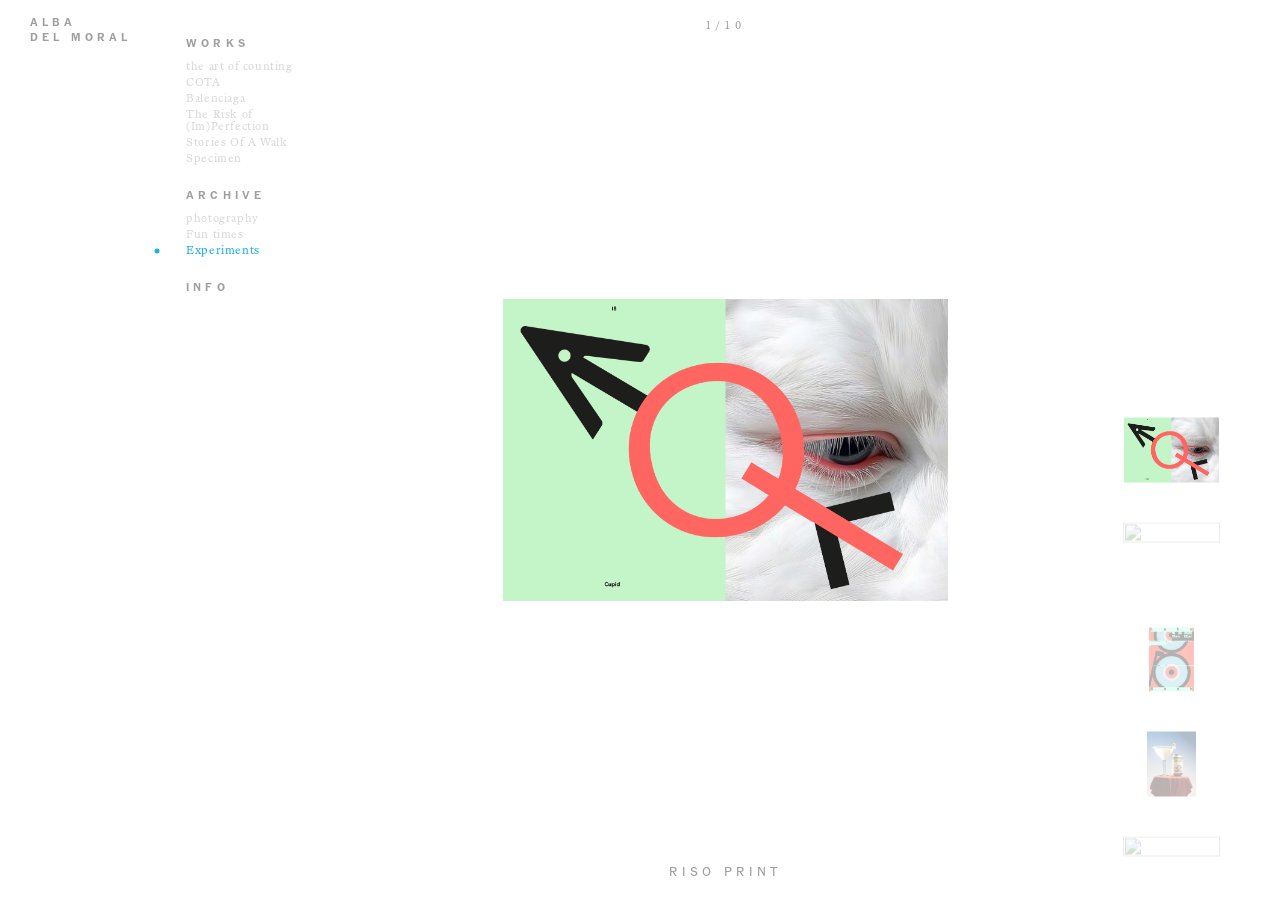
==== archive-experiments.html @ 454f39ee "Bring experiments slideshow in line with photography's scroll behavior Same type-based layout (norma" ====
<!doctype html>
<html lang="en">
  <head>
    <meta charset="UTF-8" />
    <meta name="viewport" content="width=device-width, initial-scale=1.0" />

    <link rel="icon" type="image/png" sizes="32x32" href="images/favicon/favicon-32.png" />
    <link rel="icon" type="image/png" sizes="16x16" href="images/favicon/favicon-16.png" />
    <link rel="apple-touch-icon" href="images/favicon/apple-touch-icon.png" />
    <title>Experiments — Alba del Moral</title>

    <link rel="stylesheet" href="base.css" />
    <link rel="stylesheet" href="styles.css" />
  </head>
  <body data-page="archive">
    <main id="page-content">
      <div class="archive-view archive-view--experiments">
        <div class="photo-meta-overlay">
          <span class="photo-counter"></span>
          <span class="photo-location"></span>
        </div>

        <div class="scroll-slideshow">
          <div class="scroll-slideshow-frame">
            <img class="scroll-slide scroll-slide--normal active" data-location="Riso Print" src="images/archive/experiments/normal/qpido.jpg" alt="" />
            <img class="scroll-slide scroll-slide--max" data-location="Study 01" src="images/archive/experiments/max/lina.jpg" alt="" />
            <img class="scroll-slide scroll-slide--vertical" data-location="Poster Series" src="images/archive/experiments/vertical/POSTER3D.jpg" alt="" />
            <img class="scroll-slide scroll-slide--vertical" data-location="Render Test" src="images/archive/experiments/vertical/margarita_render_final_1.jpg" alt="" />
            <img class="scroll-slide scroll-slide--normal" data-location="Type Study" src="images/archive/experiments/normal/Captura%20de%20pantalla%202026-08-16%20a%20las%2012.25.46.png" alt="" />
            <img class="scroll-slide scroll-slide--max" data-location="Motion Loop" src="images/archive/experiments/max/img20241126_02160856%20.jpg" alt="" />
            <img class="scroll-slide scroll-slide--vertical" data-location="Object Study" src="images/archive/experiments/vertical/olfashioned_render_final_3.jpg" alt="" />
            <video class="scroll-slide scroll-slide--normal" data-location="Packaging Test" src="images/archive/experiments/normal/doodle_1.0.mp4" muted loop playsinline preload="metadata"></video>
            <video class="scroll-slide scroll-slide--vertical" data-location="Print Run" src="images/archive/experiments/vertical/final_poster_ALBA_touch_1.mp4" muted loop playsinline preload="metadata"></video>
            <video class="scroll-slide scroll-slide--vertical" data-location="Color Study" src="images/archive/experiments/vertical/shower_final_4_1.mp4" muted loop playsinline preload="metadata"></video>
          </div>
        </div>

        <div class="scroll-filmstrip">
          <div class="scroll-filmstrip-track">
            <img class="scroll-filmstrip-thumb active" src="images/archive/experiments/normal/qpido.jpg" alt="" />
            <img class="scroll-filmstrip-thumb" src="images/archive/experiments/max/lina.jpg" alt="" />
            <img class="scroll-filmstrip-thumb" src="images/archive/experiments/vertical/POSTER3D.jpg" alt="" />
            <img class="scroll-filmstrip-thumb" src="images/archive/experiments/vertical/margarita_render_final_1.jpg" alt="" />
            <img class="scroll-filmstrip-thumb" src="images/archive/experiments/normal/Captura%20de%20pantalla%202026-08-16%20a%20las%2012.25.46.png" alt="" />
            <img class="scroll-filmstrip-thumb" src="images/archive/experiments/max/img20241126_02160856%20.jpg" alt="" />
            <img class="scroll-filmstrip-thumb" src="images/archive/experiments/vertical/olfashioned_render_final_3.jpg" alt="" />
            <video class="scroll-filmstrip-thumb" src="images/archive/experiments/normal/doodle_1.0.mp4" muted loop autoplay playsinline preload="metadata"></video>
            <video class="scroll-filmstrip-thumb" src="images/archive/experiments/vertical/final_poster_ALBA_touch_1.mp4" muted loop autoplay playsinline preload="metadata"></video>
            <video class="scroll-filmstrip-thumb" src="images/archive/experiments/vertical/shower_final_4_1.mp4" muted loop autoplay playsinline preload="metadata"></video>
          </div>
        </div>
      </div>
    </main>

    <div class="menu">
      <div class="logo">
        <a href="index.html" class="logo-link">Alba<br />del Moral</a>
      </div>

      <div class="nav-column">
        <a href="index.html" class="nav-link nav-works">Works</a>
        <div class="nav-work-list">
          <a href="project-art-of-counting.html" class="nav-work-item" style="view-transition-name: nav-item-art-of-counting; --project-color: #ff6b6b; --cursor-help: url('images/cursor-help-art-of-counting.svg') 12 12">
            <span class="nav-work-item-title">the art of counting</span>
            <span class="nav-work-item-subtitle">Final degree project</span>
          </a>
          <a href="project-cota.html" class="nav-work-item" style="view-transition-name: nav-item-cota; --project-color: #8e7cc3; --cursor-help: url('images/cursor-help-cota.svg') 12 12">
            <span class="nav-work-item-title">COTA</span>
            <span class="nav-work-item-subtitle">Branding and Packaging</span>
          </a>
          <a href="project-balenciaga.html" class="nav-work-item" style="view-transition-name: nav-item-balenciaga; --project-color: #2ec4b6; --cursor-help: url('images/cursor-help-balenciaga.svg') 12 12">
            <span class="nav-work-item-title">Balenciaga</span>
            <span class="nav-work-item-subtitle">3D Modelling and Animation</span>
          </a>
          <a href="project-risk.html" class="nav-work-item" style="view-transition-name: nav-item-risk; --project-color: #e09f3e; --cursor-help: url('images/cursor-help-risk.svg') 12 12">
            <span class="nav-work-item-title">The Risk of (Im)Perfection</span>
            <span class="nav-work-item-subtitle">Editorial Design</span>
          </a>
          <a href="project-stories-of-a-walk.html" class="nav-work-item" style="view-transition-name: nav-item-stories-of-a-walk; --project-color: #588157; --cursor-help: url('images/cursor-help-stories-of-a-walk.svg') 12 12">
            <span class="nav-work-item-title">Stories Of A Walk</span>
            <span class="nav-work-item-subtitle">Book Design</span>
          </a>
          <a href="project-specimen.html" class="nav-work-item" style="view-transition-name: nav-item-specimen; --project-color: #e56399; --cursor-help: url('images/cursor-help-specimen.svg') 12 12">
            <span class="nav-work-item-title">Specimen</span>
            <span class="nav-work-item-subtitle">Editorial</span>
          </a>
        </div>

        <a href="archive.html" class="nav-link nav-archive active">Archive</a>
        <div class="nav-archive-list">
          <a href="archive-photography.html" class="nav-work-item">
            <span class="nav-work-item-title">photography</span>
          </a>
          <a href="#" class="nav-work-item">
            <span class="nav-work-item-title">Fun times</span>
          </a>
          <a href="archive-experiments.html" class="nav-work-item active">
            <span class="nav-work-item-title">Experiments</span>
          </a>
        </div>

        <a href="info.html" class="nav-link nav-info">Info</a>

        <button type="button" class="process-toggle" id="processToggle" aria-pressed="false" hidden>
          <span class="process-toggle-icon">
            <svg class="icon-eye-closed" width="18" height="12" viewBox="0 0 18 12" fill="none" xmlns="http://www.w3.org/2000/svg">
              <path d="M1 6C1 6 4 9 9 9C14 9 17 6 17 6" stroke="currentColor" stroke-width="1" stroke-linecap="round" />
            </svg>
            <svg class="icon-eye-open" width="18" height="12" viewBox="0 0 18 12" fill="none" xmlns="http://www.w3.org/2000/svg">
              <path d="M1 6C1 6 4 1 9 1C14 1 17 6 17 6C17 6 14 11 9 11C4 11 1 6 1 6Z" stroke="currentColor" stroke-width="1" />
              <circle cx="9" cy="6" r="2" stroke="currentColor" stroke-width="1" />
            </svg>
          </span>
          <span class="process-toggle-label">Look at info and process</span>
        </button>
      </div>
    </div>

    <script src="slideshow.js"></script>
    <script src="router.js"></script>
  </body>
</html>
---- base.css ----
/* base.css — fonts + base properties, shared across the site */

@font-face {
  font-family: "ABCROM";
  src: url("fonts/ABCROM-Book-Trial.otf") format("opentype");
  font-weight: 400;
  font-style: normal;
}

@font-face {
  font-family: "ABCROM";
  src: url("fonts/ABCROM-Light-Trial.otf") format("opentype");
  font-weight: 300;
  font-style: normal;
}

@font-face {
  font-family: "ABCROM";
  src: url("fonts/ABCROM-Heavy-Trial.otf") format("opentype");
  font-weight: 800;
  font-style: normal;
}

@font-face {
  font-family: "ABCROM";
  src: url("fonts/ABCROM-Bold-Trial.otf") format("opentype");
  font-weight: 700;
  font-style: normal;
}

@font-face {
  font-family: "ABCROM Condensed";
  src: url("fonts/ABCROMCondensed-Bold-Trial.otf") format("opentype");
  font-weight: 700;
  font-style: normal;
}

@font-face {
  font-family: "ABCMarist";
  src: url("fonts/ABCMarist-Book-Trial.otf") format("opentype");
  font-weight: 100;
  font-style: normal;
}

@font-face {
  font-family: "Mercury";
  src: url("fonts/MercuryTextG1-Roman-Pro.otf") format("opentype");
  font-weight: 100;
  font-style: normal;
}

/* Reset */
* {
  margin: 0;
  padding: 0;
  box-sizing: border-box;
}

/* Full page */
html,
body {
  width: 100%;
  min-height: 100%;
  overflow-x: hidden;
  font-family: "ABCROM", sans-serif;
}
---- styles.css ----
/* Smooth cross-page navigation — opts every same-origin page navigation
   on the site into the browser's native View Transition (a crossfade by
   default). router.js also wraps its own JS-driven content swaps in
   document.startViewTransition() when available, reusing this same
   config. Supported in Chrome/Edge; browsers that don't support it just
   fall back to a normal instant swap, no errors. */
@view-transition {
  navigation: auto;
}

::view-transition-old(root),
::view-transition-new(root) {
  animation-duration: 0.4s;
}

/* ── SLIDESHOW CONFIG — tweak these to change the look/feel ────────────────
   --fade-duration  length of the crossfade between images.
   --fade-ease      easing curve used for the crossfade.
   --slide-interval how long each image stays on screen, in ms (read by
                    slideshow.js).
   --first-slide-interval how long just the first image stays on screen,
                    in ms — separate from --slide-interval so it can be
                    shorter.
   --menu-opacity         opacity of the menu bar's white background (0–1).
   --reveal-duration      length of each project's slide-up/fade-in.
   --reveal-distance      how far (px) the project slides up from.
   ─────────────────────────────────────────────────────────────────────── */
:root {
  --fade-duration: 1.2s;
  --fade-ease: ease;
  --slide-interval: 8000;
  --first-slide-interval: 3000;
  --menu-opacity: 1;
  --reveal-duration: 1.6s;
  --reveal-distance: 20px;
}

/* ── PROCESS OVERLAY CONFIG — tweak these to change the look/feel ──────────
   --process-overlay-opacity  opacity of the white wash behind the
                               overlay's text/images (0–1).
   --process-text-columns     grid-column range for the description text
                               (e.g. "4 / 9" = columns 4-8).
   --process-text-font-size   font size of the description text.
   --process-gallery-gap      gap between images in the process photo
                               gallery, and between the project's own
                               images above it.
   --process-fade-duration    length of the text/image entrance fade when
                               the overlay opens.
   --process-reveal-distance  how far (px) the text/images slide up as
                               they fade in.
   --process-overlay-blur     backdrop blur radius behind the overlay
                               (currently Risk of (Im)Perfection only —
                               see .process-overlay--fixed-scroll). 0 turns
                               it off.
   ─────────────────────────────────────────────────────────────────────── */
:root {
  --process-overlay-opacity: 0.92;
  --process-text-columns: 4 / 9;
  --process-text-font-size: 14pt;
  --process-gallery-gap: 4px;
  --process-fade-duration: 0.5s;
  --process-reveal-distance: 16px;
  --process-overlay-blur: 0px;
}

/* Set --debug-grid-opacity > 0 (e.g. 0.5) to see the 8-column grid on
   every page; 0 (default) hides it. */
:root {
  --debug-grid-opacity: 0;
}

.debug-grid {
  position: absolute;
  inset: 0;
  display: grid;
  grid-template-columns: repeat(8, 1fr);
  column-gap: 14px;
  padding: 20px 15px 20px 30px;
  pointer-events: none;
  opacity: var(--debug-grid-opacity, 0);
}

.debug-grid-col {
  background: #999;
}

/* Shared 8-column grid used by .menu and every page's content view
   (.home-view/.archive-view/.info-view/.project-view), all with matching
   padding, so their columns land on identical pixel boundaries. Column 1
   is the logo, column 2 is the nav column, columns 3-8 are page content. */
.menu,
.home-view,
.archive-view,
.info-view,
.project-view,
.process-overlay {
  display: grid;
  grid-template-columns: repeat(8, 1fr);
  column-gap: 14px;
  padding: 20px 15px 20px 30px;
}

/* Home page — the slideshow. */
.home-view {
  width: 100vw;
  height: 100vh;
  background-color: rgb(255, 255, 255);
  padding-top: 0;
  padding-bottom: 0;
  padding-right: 0;
}

/* Slideshow fills the whole content area (columns 3-8). */
.container {
  grid-column: 3 / 9;
  display: flex;
  height: 100%;
}

.slideshow-frame {
  position: relative;
  overflow: hidden;
  width: 100%;
  height: 100%;
  background: #fff;
}

/* Slideshow crossfade — each image fills its container edge to edge */
.slide {
  position: absolute;
  inset: 0;
  width: 100%;
  height: 100%;
  object-fit: cover;
  opacity: 0;
  display: block;
  transition: opacity var(--fade-duration) var(--fade-ease);
}

.slide.active {
  opacity: 1;
}

/* Overlay menu — a single persistent block that's part of every page's
   markup but never gets replaced by router.js's content swap (only
   #page-content is). Genuinely full-viewport now (no more 14vh cap), so
   the nav column can sit in normal flex flow instead of needing
   position:absolute + calc(vh) hacks to reach the middle/bottom of the
   screen. Column 1 = logo, column 2 = nav column, columns 3-8 stay empty
   spacers here (the actual page content lives in the separate
   .home-view/.archive-view/etc. grid underneath). */
.menu {
  position: fixed;
  inset: 0;
  align-items: stretch;
  z-index: 100;
  pointer-events: none;
  background: transparent;
}

.menu > * {
  pointer-events: auto;
}

/* Purely visual debug aid — must never intercept clicks. Needs to win
   over .menu > * above (same specificity, but this comes later and is
   still more specific: .menu > .debug-grid beats .menu > *). */
.menu > .debug-grid {
  pointer-events: none;
}

.logo {
  grid-column: 1;
  position: relative;
  /* The Bold weight renders with slightly different glyph metrics than
     the Book weight used by the nav links, which otherwise throws off
     the top alignment by a few px. */
  margin-top: -4px;
}

.logo a {
  display: block;
  font-weight: 700; /* Bold */
  font-size: 8pt;
  line-height: 1.45;
  text-transform: uppercase;
  letter-spacing: 0.39em;
}

/* Single vertical stack: Works link, 6 project items, Archive link, 3
   archive items, Info link — all in normal flex flow, in that literal
   order, identical on every page. Section headers (Works/Archive/Info)
   sit close to their own list (see .nav-work-list/.nav-archive-list
   margin-top below); the bigger gap lives on .nav-archive/.nav-info
   instead, separating the three sections from each other. Top margin
   pushes "Works" down to line up with "DEL MORAL" (the logo's second
   line) instead of "ALBA" (its first). */
.nav-column {
  grid-column: 2;
  margin-top: calc(9pt * 1.45);
  display: flex;
  flex-direction: column;
  padding-right: 10px;
}

.menu a {
  text-decoration: none;
  color: #9f9f9f;
  font-size: 8pt;
  font-family: "ABCROM", sans-serif;
}

.nav-link {
  font-weight: 700; /* Bold — same weight as the logo */
  text-transform: uppercase;
  letter-spacing: 0.39em;
}

/* Bigger gap before each new section (Archive/Info) than the tighter
   spacing between items within a section. */
.nav-archive,
.nav-info {
  margin-top: 24px;
}

.nav-work-list,
.nav-archive-list {
  display: flex;
  flex-direction: column;
  gap: 4px;
  margin-top: 10px;
}

.nav-work-item {
  position: relative;
  display: flex;
  flex-direction: column;
  gap: 2px;
  text-decoration: none;
  color: inherit;
  cursor: pointer;
}

/* Small dot marking the current page's item — sits in the middle of the
   gap between the logo's right edge (end of column 1) and the start of
   the title (column 2), vertically centered on the title's own height.
   Colored per-project via --project-color (set inline per item, e.g.
   style="--project-color: #8e7cc3"); items with no color set (currently
   just the Archive placeholders) fall back to blue. */
.nav-work-item.active::before {
  content: "";
  position: absolute;
  left: -29px;
  top: 50%;
  width: 5px;
  height: 5px;
  border-radius: 50%;
  background: var(--project-color, #1daeeb);
  transform: translate(-50%, -50%);
}

.nav-work-item:visited,
.nav-work-item:active {
  color: inherit;
}

.nav-work-item:hover .nav-work-item-title,
.nav-work-item:hover .nav-work-item-subtitle {
  color: var(--project-color, #1daeeb);
}

.nav-work-item.active .nav-work-item-title,
.nav-work-item.active .nav-work-item-subtitle {
  color: var(--project-color, #1daeeb);
}

/* On a project page, one item in the work list carries .active — fade
   out the rest of the work list AND the whole archive list, so the two
   sections stay visually tied together instead of just dimming within
   their own list. Being on the Archive page (.nav-archive carries
   .active, since no individual archive item has a real page yet) does
   the same in reverse, fading the whole work list. Scoped with :has() on
   the shared .nav-column ancestor so it works regardless of which
   section comes first in the DOM. */
.nav-column:has(.nav-work-list .nav-work-item.active)
  .nav-work-list
  .nav-work-item:not(.active),
.nav-column:has(.nav-work-list .nav-work-item.active)
  .nav-archive-list
  .nav-work-item,
.nav-column:has(.nav-archive-list .nav-work-item.active)
  .nav-archive-list
  .nav-work-item:not(.active),
.nav-column:has(.nav-archive-list .nav-work-item.active)
  .nav-work-list
  .nav-work-item,
.nav-column:has(.nav-archive.active) .nav-work-list .nav-work-item {
  opacity: 0.4;
}

/* Hovering a dimmed item brings it back to full opacity (on top of the
   color turning blue) instead of staying a washed-out "low-opacity
   blue". !important because the dimming rules above out-specificity a
   plain :hover selector (their :has() arguments count toward
   specificity). */
.nav-work-item:hover {
  opacity: 1 !important;
}

.nav-work-item-title {
  font-weight: 100; /* Book — the only ABCMarist weight available */
  color: #9f9f9f;
  font-size: 9pt;
  font-family: "ABCMarist", sans-serif;
  letter-spacing: 0.05em;
}

.nav-work-item-subtitle {
  display: none;
  font-weight: 300; /* Light */
  color: #9f9f9f;
  font-size: 9pt;
  font-family: "ABCROM", sans-serif;
}

/* Scroll-triggered entrance — each element starts faded/shifted down and
   settles into place the moment it scrolls into view. initScrollReveal()
   in slideshow.js adds .is-visible via IntersectionObserver the first
   time an element crosses the viewport threshold, then stops watching it
   (so it never re-plays on scroll-back). Kept deliberately small/slow
   (see --reveal-distance/--reveal-duration) for a subtle effect. */
.project-images > img,
.project-images > video,
.project-description,
.info-image1,
.info-image2,
.info-content {
  opacity: 0;
  transform: translateY(var(--reveal-distance));
  transition:
    opacity var(--reveal-duration) cubic-bezier(0.22, 1, 0.36, 1),
    transform var(--reveal-duration) cubic-bezier(0.22, 1, 0.36, 1);
}

.project-images > img.is-visible,
.project-images > video.is-visible,
.project-description.is-visible,
.info-image1.is-visible,
.info-image2.is-visible,
.info-content.is-visible {
  opacity: 1;
  transform: translateY(0);
}

/* Project page — one per project (project-*.html). Same 8-column grid
   and padding as .menu. Auto-placement puts .project-images (cols 3-8)
   in row 1, then since .project-title (cols 3-4) and .project-description
   (cols 6-8) both need columns already taken in row 1, they fall through
   to row 2 together, side by side. */
.project-view {
  position: relative; /* containing block for .process-overlay, so it
    scrolls with this page's content instead of staying pinned to the
    viewport like a fixed overlay would */
  min-height: 100vh;
  background: #fff;
  align-items: start;
}

.project-images {
  grid-column: 3 / 9;
  display: flex;
  flex-direction: column;
  gap: 4px;
  margin-bottom: 24px;
  padding-left: 0px;
}

.project-images img,
.project-images video {
  width: 100%;
  height: auto;
  display: block;
}

/* Placeholder background while a video's data (and its aspect-ratio,
   set inline per-video below) hasn't loaded yet. */
.project-images video {
  background: #f4f4f4;
}

/* Narrower than the rest of .project-images (which spans columns 3-9) —
   sized down since this video is tall/portrait and would otherwise be
   huge at full width. */
.project-images video.project-video-narrow {
  width: auto;
  height: 100vh;
  max-width: 100%;
  align-self: center;
}

/* Styled the same as .nav-work-item-title. */
.project-title {
  grid-column: 3 / 5;
  padding-left: 20px;
  font-weight: 800; /* Heavy */
  color: #333333;
  font-size: 9pt;
  font-family: "ABCROM", sans-serif;
}

.project-description {
  grid-column: 6 / 9;
  display: flex;
  flex-direction: column;
  gap: 1em;
  color: #9f9f9f;
  font-size: 8pt;
  font-family: "ABCROM", sans-serif;
  line-height: 1.6;
}

/* Experimental variant (currently only Stories of a Walk) — spans the
   same columns as .project-images above it instead of the narrow
   default width, at a much larger size. */
.project-description--full {
  grid-column: 3 / 9;
  padding-left: 20px;
  font-size: 18pt;
  line-height: 1.3;
}

/* Archive page */
.archive-view {
  min-height: 100vh;
  background: #fff;
}

.archive-content {
  grid-column: 3 / 7;
  padding-top: 120px;
  color: #9f9f9f;
  font-size: 9pt;
  font-family: "ABCROM", sans-serif;
  line-height: 1.6;
}

/* Photography — scroll-driven slideshow experiment. The page itself
   doesn't scroll; wheel input instead advances/retreats through the
   images, which stay pinned in columns 4-7, vertically centered. */
.archive-view--photography,
.archive-view--experiments {
  height: 100vh;
  /* border-box so this 100vh is the true, full box (padding included in
     it, not added on top) — .scroll-slideshow/.scroll-filmstrip below
     are positioned off of this box directly, ignoring the grid's own
     top/bottom padding entirely. */
  box-sizing: border-box;
  overflow: hidden;
  position: relative;
}

/* Counter (top) / shot location (bottom) — overlaid on their own copy of
   the shared 8-column grid so column 4/7 lines up with the slideshow
   below, without disturbing the slideshow's own centered row. */
.photo-meta-overlay {
  position: absolute;
  inset: 0;
  z-index: 2;
  display: grid;
  grid-template-columns: repeat(8, 1fr);
  column-gap: 14px;
  padding: 20px 15px 20px 30px;
  pointer-events: none;
}

.photo-counter,
.photo-location {
  grid-column: 4 / 7;
  text-align: center;
  color: #9f9f9f;
  font-size: 9pt;
  letter-spacing: 0.39em;
}

.photo-counter {
  align-self: start;
  font-family: "ABCMarist", sans-serif;
}

.photo-location {
  align-self: end;
  font-family: "ABCROM", sans-serif;
  text-transform: uppercase;
}

/* Absolutely positioned (still grid-column placed — grid areas remain
   the containing block for a definite axis even when out of flow) so
   its vertical centering is independent of the grid's own top/bottom
   padding. Stretched full-height (inset:0) and centers its child via
   flex, not transform:translateY(-50%) — a transform here would
   otherwise become the containing block for any position:fixed
   descendant (i.e. .scroll-slide--max), trapping its "fill the
   viewport" sizing inside this 3-column frame instead of the real
   viewport. (margin:auto centering doesn't work here instead of flex
   because this element's own height is auto — content-derived from
   .scroll-slideshow-frame's aspect-ratio — and auto margins only
   distribute to center when height is a definite value.) */
.scroll-slideshow {
  grid-column: 4 / 7;
  position: absolute;
  inset: 0;
  display: flex;
  align-items: center;
}

.scroll-slideshow-frame {
  position: relative;
  width: 100%;
  aspect-ratio: 3 / 2;
}

.scroll-slide {
  position: absolute;
  inset: 0;
  width: 100%;
  height: 100%;
  object-fit: contain; /* cover would crop portrait photos to fit the landscape frame — contain keeps them their true (vertical) shape */
  opacity: 0;
  transition: opacity 0.6s ease;
}

.scroll-slide.active {
  opacity: 1;
}

/* vertical — same width as a 2-column span (col4 + gap + col5) out of
   the frame's 3 columns, but now centered horizontally in the frame
   instead of left-aligned, so it lines up with the counter/location
   text (also centered on the frame). Height is NOT forced to the
   frame's 3/2 box: height:auto lets the image keep its own native
   ratio at that width, so nothing gets cropped or letterboxed.
   Centered vertically since its height may differ from the frame's. */
.scroll-slide--vertical {
  top: 50%;
  bottom: auto;
  left: calc((100% + 14px) / 6);
  right: auto;
  width: calc((200% - 14px) / 3);
  height: auto;
  transform: translateY(-50%);
}

/* max — breaks out of the 3-column frame entirely to fill the viewport. */
.scroll-slide--max {
  position: fixed;
  inset: 0;
  width: 100vw;
  height: 100vh;
  object-fit: cover;
  z-index: 1;
  pointer-events: none;
}

/* Filmstrip — column 8. A vertical strip of every photo, in the same
   order as the main slideshow. JS translates .scroll-filmstrip-track so
   the current photo's thumb always sits at the vertical center (level
   with the main image); everything above/below fades to low opacity. */
.scroll-filmstrip {
  grid-column: 8;
  left: 0;
  right: 0;
  height: 100vh;
  position: absolute;
  top: 0;
  bottom: 0;
  margin: auto 0;
  z-index: 2;
  overflow: hidden;
}

.scroll-filmstrip-track {
  position: absolute;
  top: 0;
  left: 0;
  width: 100%;
  padding: 0 60px 0 0;
  box-sizing: border-box;
  display: flex;
  flex-direction: column;
  align-items: center;
  gap: 40px;
  transition: transform 0.6s ease;
}

.scroll-filmstrip-thumb {
  width: 100%;
  height: auto;
  aspect-ratio: 3 / 2;
  object-fit: contain; /* same reasoning as .scroll-slide — keep portrait photos vertical instead of cropping to fill the frame */
  opacity: 0.3;
  transition: opacity 0.6s ease;
  flex-shrink: 0;
}

.scroll-filmstrip-thumb.active {
  opacity: 1;
}

/* Info page — same column convention as the process overlay: content
   images start at column 3 (the first two content columns, 3-4 here),
   text takes the rest (5-8). */
.info-view {
  min-height: 100vh;
  background: #fff;
  align-items: start;
  column-gap: 4px;
}

.info-image1 {
  grid-column: 3 / 6;
  padding-top: 100px;
}

.info-image2 {
  grid-column: 6 / 7;
  padding-top: 0px;
}

.info-image1 img,
.info-image2 img {
  width: 100%;
  height: auto;
  display: block;
}

.info-content {
  grid-column: 6 / 9;
  padding-top: 0px;
  color: #9f9f9f;
  font-size: 14pt;
  font-family: "ABCMarist", sans-serif;
  line-height: 1.2;
}

/* Cursor-following caption shown while hovering a photo */
.hover-caption {
  position: fixed;
  top: 0;
  left: 0;
  transform: translate(-50%, -50%);
  pointer-events: none;
  opacity: 0;
  transition: opacity 0.2s ease;
  color: #9f9f9f;
  font-size: 9pt;
  font-family: "ABCROM", sans-serif;
  white-space: nowrap;
  mix-blend-mode: difference;
  z-index: 200;
}

.hover-caption.visible {
  opacity: 1;
  padding-bottom: 15px;
}

/* ── PROCESS OVERLAY (experimental — Risk of (Im)Perfection only) ──────────
   Toggled by .process-toggle at the bottom of the nav column. .process-overlay
   is position:absolute inside .project-view (not fixed), so it scrolls with
   the page's own content instead of staying pinned to the viewport. The
   white wash, the description text and the gallery images are separate
   layers so the 0.8 opacity only applies to the backdrop. */
.process-toggle {
  margin-top: auto; /* pushes it to the very bottom of the now full-height
    .nav-column (see .menu's align-items: stretch above) */
  padding-bottom: 20px;
  display: flex;
  flex-direction: column;
  align-items: flex-start;
  gap: 6px;
  padding: 0;
  border: none;
  background: none;
  color: #9f9f9f;
  font-family: "ABCMarist", sans-serif;
  font-weight: 100; /* Book — the only ABCMarist weight available */
  font-size: 9pt;
  text-transform: uppercase;
  letter-spacing: 0.08em;
  text-align: left;
  cursor: pointer;
}

.process-toggle:hover {
  opacity: 0.6;
}

/* The button lives in the persistent .menu, which router.js never
   replaces — so on pages with no process overlay (home/archive/info),
   JS hides it via this attribute rather than the element simply not
   existing there, in case a client-side navigation left it behind from a
   project page. Needs to beat .process-toggle's own `display: flex`,
   which would otherwise override the browser's default [hidden] rule. */
.process-toggle[hidden] {
  display: none;
}

.process-toggle-icon {
  display: flex;
}

.process-toggle-icon .icon-eye-open {
  display: none;
}

.process-toggle.is-open .icon-eye-closed {
  display: none;
}

.process-toggle.is-open .icon-eye-open {
  display: block;
}

.process-overlay[hidden] {
  display: none;
}

.process-overlay {
  position: absolute;
  inset: 0;
  z-index: 10;
  align-items: start;
  row-gap: 4px;
}

/* Experimental variant — currently only Risk of (Im)Perfection. Pins the
   overlay to the viewport instead of letting it scroll with the page
   underneath, and scrolls its own content internally, so opening it
   always starts at the top (the text) regardless of where the visitor
   had scrolled to on the page below, and the gallery is reached by
   scrolling the overlay itself. .process-overlay itself is just the
   fixed 100vh scrollport here — .process-overlay-inner (see below) is
   the thing that actually holds the grid content and grows taller than
   100vh, so the backdrop (sized to *it*, not the capped scrollport) can
   stay behind everything as it scrolls, all the way to the bottom. */
.process-overlay--fixed-scroll {
  position: fixed;
  overflow-y: auto;
  /* Without this, scrolling past this element's own top/bottom edge
     "chains" into scrolling the page underneath instead of just stopping
     — this is what was still moving the project page after reaching the
     end of the overlay's content, even with the page's own scroll
     otherwise locked. */
  overscroll-behavior: contain;
  /* .process-overlay-inner (a plain block, full width by default) takes
     over the grid/padding duties below — without these overrides, this
     element's own inherited display:grid would make .process-overlay-inner
     just one more grid item (collapsing it to a single column's width
     instead of spanning the full viewport), and its inherited padding
     would stack with .process-overlay-inner's own, doubling up. */
  display: block;
  padding: 0;
  /* This frame itself is always exactly the viewport (position:fixed,
     inset:0) and never moves — unlike .process-overlay-inner, which
     scrolls and can briefly overshoot its own top/bottom during a fast
     scroll or trackpad rubber-band bounce, exposing whatever's behind it
     for a frame. Painting the wash here too, synced to the same
     .is-open fade as .process-overlay-backdrop, means there's always a
     solid wash immediately behind the scrolling content — never a gap
     that flashes the project image underneath. */
  background: rgba(255, 255, 255, 0);
  backdrop-filter: blur(0);
  -webkit-backdrop-filter: blur(0);
  transition:
    background-color 0.5s ease,
    backdrop-filter 0.5s ease,
    -webkit-backdrop-filter 0.5s ease;
}

.process-overlay--fixed-scroll.is-open {
  background: rgba(255, 255, 255, var(--process-overlay-opacity));
  backdrop-filter: blur(var(--process-overlay-blur));
  -webkit-backdrop-filter: blur(var(--process-overlay-blur));
}

/* .process-overlay-backdrop is the wash for the *default* (non-fixed-scroll)
   variant used by the other 5 projects. Here it would just be a second
   white layer stacked on top of the outer frame's own wash above —
   compositing to a visibly different (more opaque) result, not just a
   redundant one. It still needs to exist as a click-to-close hit target
   sized to the actual content, so keep it but strip its fill entirely;
   the outer frame is the single source of the visible wash here. All
   three classes combined on one selector outweighs the shared rule's
   specificity, so this wins regardless of source order. */
.process-overlay.process-overlay--fixed-scroll.is-open
  .process-overlay-backdrop {
  background: none;
  opacity: 1;
}

/* Added to <body> by slideshow.js while the fixed-scroll overlay is open,
   so scrolling only moves the overlay's own content instead of also
   scrolling the project page underneath. */
.process-overlay-scroll-lock {
  overflow: hidden;
}

.process-overlay--fixed-scroll .process-overlay-inner {
  position: relative;
  display: grid;
  grid-template-columns: repeat(8, 1fr);
  column-gap: 4px;
  padding: 20px 15px 20px 30px;
  row-gap: 4px;
  align-items: start;
}

.process-overlay-backdrop {
  position: absolute;
  inset: 0;
  z-index: 0;
  background: #fff;
  opacity: 0;
  border: none;
  padding: 0;
  cursor: pointer;
  transition: opacity 0.5s ease;
}

.process-overlay.is-open .process-overlay-backdrop {
  opacity: var(--process-overlay-opacity);
}

/* Columns 4-8 — never columns 1-2 (logo/nav) or 3 (kept clear so the
   overlay's text lines up under the project's own images, which start at
   column 3). Row 1 of the overlay's grid; the gallery below sits in row 2
   so it can never overlap this text. Starts hidden/shifted down a touch and
   fades/slides into place once .process-overlay.is-open is added (see
   project-risk.html's script), instead of just popping in. */
.process-overlay-text {
  grid-column: var(--process-text-columns);
  grid-row: 1;
  position: relative;
  z-index: 1;
  display: flex;
  flex-direction: column;
  gap: 1em;
  color: #9f9f9f;
  font-size: var(--process-text-font-size);
  font-family: "ABCROM", sans-serif;

  line-height: 1.2;
  opacity: 0;
  transform: translateY(var(--process-reveal-distance));
  transition:
    opacity var(--process-fade-duration) ease,
    transform var(--process-fade-duration) ease;
  padding-bottom: 70px;
}

.process-overlay.is-open .process-overlay-text {
  opacity: 1;
  transform: translateY(0);
}

/* display:contents unwraps this element entirely — its <img> children
   become direct items of the SAME grid .process-overlay-text is in
   (columns 1-8, shared with the rest of the page), instead of a nested
   sub-grid with its own separate 1-6 numbering. That's what makes the
   text's and the images' column positions directly comparable: "column
   4" means the same grid line for both, tweakable from one place
   (--process-text-columns for the text; each image's own grid-column
   below, using that identical outer numbering). */
.process-gallery {
  display: contents;
}

.process-gallery-img {
  width: 100%;
  height: auto;
  display: block;
  opacity: 0;
  transform: translateY(var(--process-reveal-distance));
  transition:
    opacity var(--process-fade-duration) ease,
    transform var(--process-fade-duration) ease;
}

.process-overlay.is-open .process-gallery-img {
  opacity: 1;
  transform: translateY(0);
}

/* Columns 3-8 only (never 1-2, the logo/nav — same rule as the text
   above). Two rows of two images each, no rotation. */
.process-gallery-img:nth-child(1) {
  grid-column: 3 / 5;
  grid-row: 2;
  transition-delay: 0.05s;
}

.process-gallery-img:nth-child(2) {
  grid-column: 5 / 8;
  grid-row: 2;
  transition-delay: 0.12s;
}

.process-gallery-img:nth-child(3) {
  grid-column: 3 / 6;
  grid-row: 3;
  transition-delay: 0.19s;
}

.process-gallery-img:nth-child(4) {
  grid-column: 6 / 9;
  grid-row: 3;
  transition-delay: 0.26s;
}

/* Process videos read better full-width than at a fixed nth-child photo
   span — overrides whichever :nth-child rule above would otherwise apply
   (higher specificity: class + type beats class + pseudo-class). Columns
   3-8, matching the text/images above instead of spanning into the
   logo/nav columns. */
.process-gallery video.process-gallery-img {
  grid-column: 3 / 9;
}
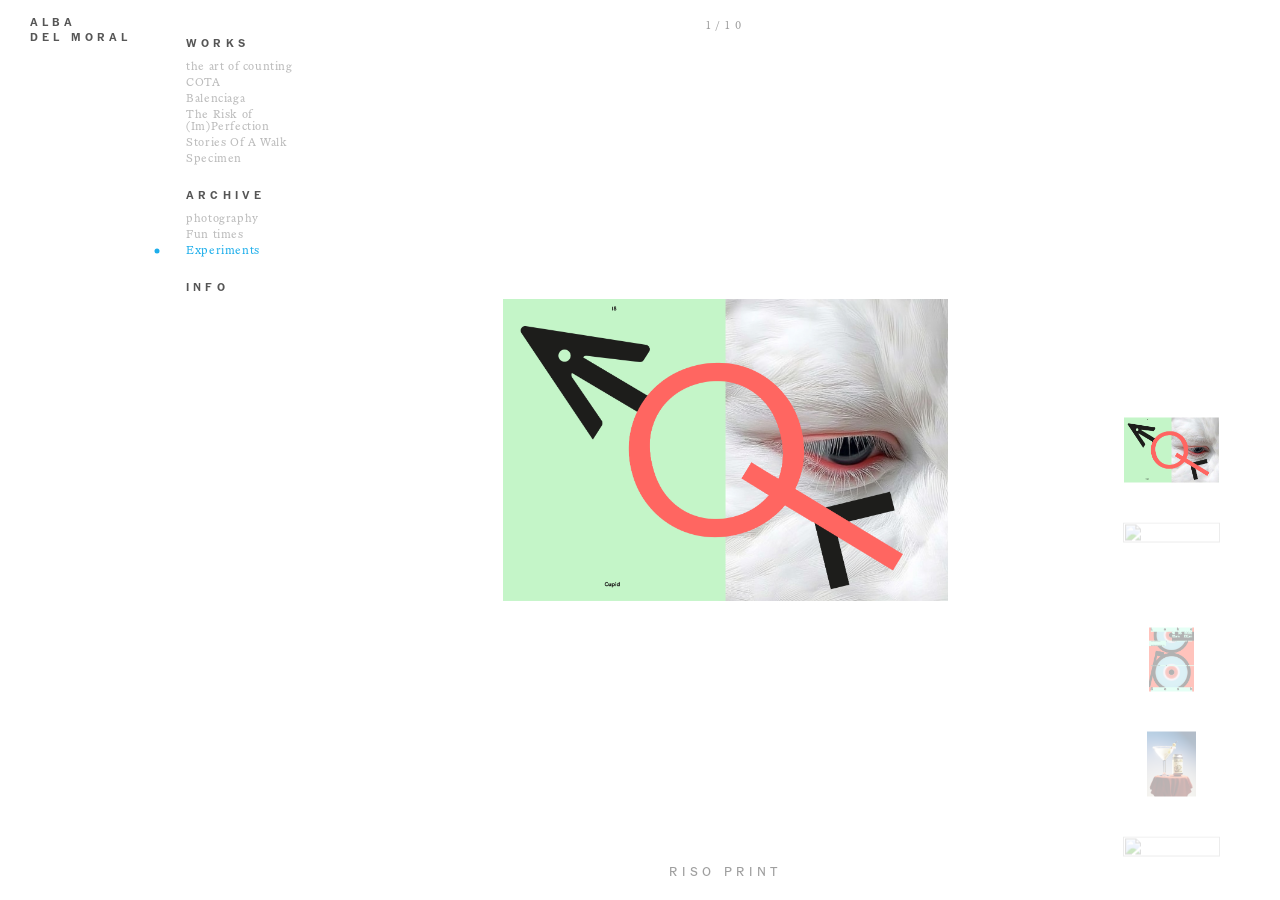
==== commit 0e4a9b9b: "Add page loader for link navigations and entrance fade for archive photos Loader (spinning wheel of " ====
--- a/archive-experiments.html
+++ b/archive-experiments.html
@@ -51,6 +51,17 @@
         </div>
       </div>
     </main>
+
+    <div class="page-loader" id="pageLoader" aria-hidden="true">
+      <div class="page-loader-dots">
+        <span></span>
+        <span></span>
+        <span></span>
+        <span></span>
+        <span></span>
+        <span></span>
+      </div>
+    </div>
 
     <div class="menu">
       <div class="logo">
--- a/styles.css
+++ b/styles.css
@@ -141,6 +141,96 @@
   opacity: 1;
 }
 
+/* Page loader — shown by router.js for the span of a link-driven
+   navigation (fetch + DOM swap), so the visitor sees a plain white
+   frame with a small loading animation instead of a blank/broken page
+   for that gap. Same persistent-markup pattern as .menu below: it's
+   part of every page's own HTML (outside #page-content), so router.js
+   never touches it. Sits under .menu's z-index so the nav stays
+   visible/clickable through it. */
+.page-loader {
+  position: fixed;
+  inset: 0;
+  z-index: 90;
+  display: grid;
+  grid-template-columns: repeat(8, 1fr);
+  column-gap: 14px;
+  padding: 20px 15px 20px 30px;
+  background: #fff;
+  opacity: 0;
+  pointer-events: none;
+  transition: opacity 0.35s ease;
+}
+
+.page-loader.is-visible {
+  opacity: 1;
+  pointer-events: auto;
+}
+
+/* Wheel of 6 dots, one per --project-color already used for the nav's
+   work items — spinning as a single unit, so each dot keeps its
+   position on the ring (no need to counter-rotate the (symmetric)
+   circles themselves). */
+.page-loader-dots {
+  grid-column: 5;
+  align-self: center;
+  justify-self: center;
+  position: relative;
+  width: 40px;
+  height: 40px;
+  animation: page-loader-spin 2.4s linear infinite;
+}
+
+.page-loader-dots span {
+  position: absolute;
+  top: 50%;
+  left: 50%;
+  width: 6px;
+  height: 6px;
+  margin: -3px;
+  border-radius: 50%;
+  transform: rotate(var(--angle)) translate(14px);
+}
+
+.page-loader-dots span:nth-child(1) {
+  --angle: 0deg;
+  background: #ff6b6b;
+}
+
+.page-loader-dots span:nth-child(2) {
+  --angle: 60deg;
+  background: #8e7cc3;
+}
+
+.page-loader-dots span:nth-child(3) {
+  --angle: 120deg;
+  background: #2ec4b6;
+}
+
+.page-loader-dots span:nth-child(4) {
+  --angle: 180deg;
+  background: #e09f3e;
+}
+
+.page-loader-dots span:nth-child(5) {
+  --angle: 240deg;
+  background: #588157;
+}
+
+.page-loader-dots span:nth-child(6) {
+  --angle: 300deg;
+  background: #e56399;
+}
+
+@keyframes page-loader-spin {
+  from {
+    transform: rotate(0deg);
+  }
+  to {
+    transform: rotate(360deg);
+  }
+}
+
 /* Overlay menu — a single persistent block that's part of every page's
    markup but never gets replaced by router.js's content swap (only
    #page-content is). Genuinely full-viewport now (no more 14vh cap), so
@@ -205,7 +295,7 @@
 
 .menu a {
   text-decoration: none;
-  color: #9f9f9f;
+  color: #565656;
   font-size: 8pt;
   font-family: "ABCROM", sans-serif;
 }
@@ -309,7 +399,7 @@
 
 .nav-work-item-title {
   font-weight: 100; /* Book — the only ABCMarist weight available */
-  color: #9f9f9f;
+  color: #565656;
   font-size: 9pt;
   font-family: "ABCMarist", sans-serif;
   letter-spacing: 0.05em;
@@ -318,7 +408,7 @@
 .nav-work-item-subtitle {
   display: none;
   font-weight: 300; /* Light */
-  color: #9f9f9f;
+  color: #565656;
   font-size: 9pt;
   font-family: "ABCROM", sans-serif;
 }
@@ -352,6 +442,38 @@
   transform: translateY(0);
 }
 
+/* Same entrance, for photography/experiments. .scroll-filmstrip gets the
+   usual fade+slide; .scroll-slideshow and .photo-meta-overlay (the
+   counter/location text) are opacity-only, no transform — .scroll-slideshow
+   has a position:fixed descendant (.scroll-slide--max), and any transform
+   on this element — even a resting translateY(0) — would make it that
+   descendant's containing block, trapping its "fill the viewport" sizing
+   inside this frame instead of the real viewport (see the .scroll-slideshow
+   comment). .photo-meta-overlay is just a plain opacity fade, no slide. */
+.scroll-slideshow,
+.photo-meta-overlay {
+  opacity: 0;
+  transition: opacity var(--reveal-duration) cubic-bezier(0.22, 1, 0.36, 1);
+}
+
+.scroll-filmstrip {
+  opacity: 0;
+  transform: translateY(var(--reveal-distance));
+  transition:
+    opacity var(--reveal-duration) cubic-bezier(0.22, 1, 0.36, 1),
+    transform var(--reveal-duration) cubic-bezier(0.22, 1, 0.36, 1);
+}
+
+.scroll-slideshow.is-visible,
+.photo-meta-overlay.is-visible {
+  opacity: 1;
+}
+
+.scroll-filmstrip.is-visible {
+  opacity: 1;
+  transform: translateY(0);
+}
+
 /* Project page — one per project (project-*.html). Same 8-column grid
    and padding as .menu. Auto-placement puts .project-images (cols 3-8)
    in row 1, then since .project-title (cols 3-4) and .project-description
@@ -413,7 +535,7 @@
   display: flex;
   flex-direction: column;
   gap: 1em;
-  color: #9f9f9f;
+  color: #565656;
   font-size: 8pt;
   font-family: "ABCROM", sans-serif;
   line-height: 1.6;
@@ -438,7 +560,7 @@
 .archive-content {
   grid-column: 3 / 7;
   padding-top: 120px;
-  color: #9f9f9f;
+  color: #565656;
   font-size: 9pt;
   font-family: "ABCROM", sans-serif;
   line-height: 1.6;
@@ -636,7 +758,7 @@
 .info-content {
   grid-column: 6 / 9;
   padding-top: 0px;
-  color: #9f9f9f;
+  color: #565656;
   font-size: 14pt;
   font-family: "ABCMarist", sans-serif;
   line-height: 1.2;
@@ -651,7 +773,7 @@
   pointer-events: none;
   opacity: 0;
   transition: opacity 0.2s ease;
-  color: #9f9f9f;
+  color: #565656;
   font-size: 9pt;
   font-family: "ABCROM", sans-serif;
   white-space: nowrap;
@@ -681,7 +803,7 @@
   padding: 0;
   border: none;
   background: none;
-  color: #9f9f9f;
+  color: #565656;
   font-family: "ABCMarist", sans-serif;
   font-weight: 100; /* Book — the only ABCMarist weight available */
   font-size: 9pt;
@@ -845,7 +967,7 @@
   display: flex;
   flex-direction: column;
   gap: 1em;
-  color: #9f9f9f;
+  color: #565656;
   font-size: var(--process-text-font-size);
   font-family: "ABCROM", sans-serif;
 
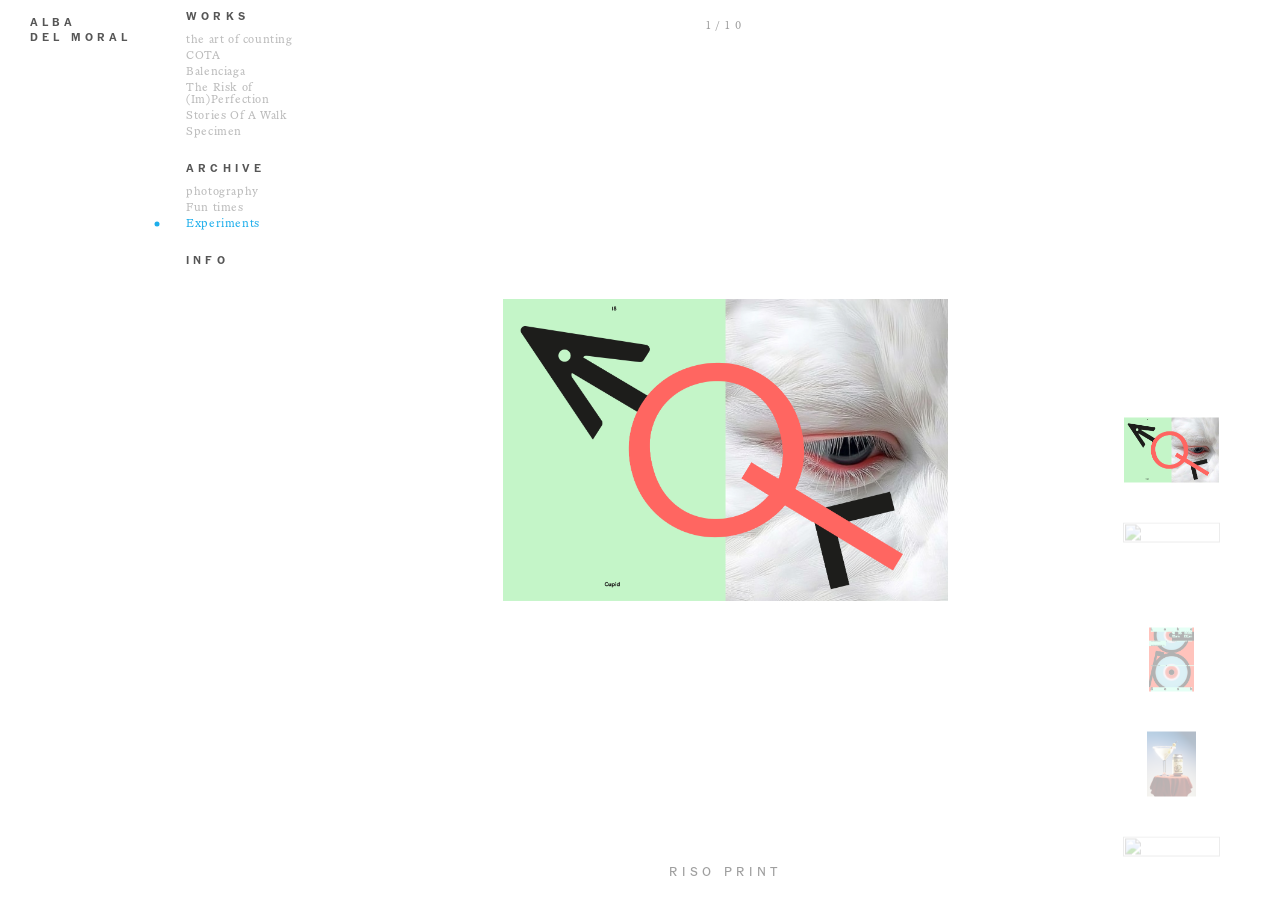
==== commit 334f2583: "Rework mobile nav header as a real fixed div, raise breakpoint Replaces the ::before-pseudo-element/" ====
--- a/archive-experiments.html
+++ b/archive-experiments.html
@@ -64,8 +64,16 @@
     </div>
 
     <div class="menu">
+      <div class="mobile-nav-bar">
       <div class="logo">
         <a href="index.html" class="logo-link">Alba<br />del Moral</a>
+      </div>
+
+      <button type="button" class="mobile-nav-toggle" id="mobileNavToggle" aria-label="Menu" aria-expanded="false">
+        <span class="mobile-nav-dot"></span>
+        <span class="mobile-nav-dot"></span>
+        <span class="mobile-nav-dot"></span>
+      </button>
       </div>
 
       <div class="nav-column">
--- a/styles.css
+++ b/styles.css
@@ -287,7 +287,7 @@
    line) instead of "ALBA" (its first). */
 .nav-column {
   grid-column: 2;
-  margin-top: calc(9pt * 1.45);
+  margin-top: -10px;
   display: flex;
   flex-direction: column;
   padding-right: 10px;
@@ -1047,3 +1047,119 @@
 .process-gallery video.process-gallery-img {
   grid-column: 3 / 9;
 }
+
+/* ── Mobile nav ──────────────────────────────────────────────────────────
+   Hidden entirely above the breakpoint (desktop keeps the always-open
+   .nav-column exactly as-is, and .mobile-nav-bar's display:contents makes
+   it a no-op wrapper there — .logo/.mobile-nav-toggle still participate
+   directly in .menu's own grid as if it wasn't there).
+   Below the breakpoint: .mobile-nav-bar becomes a real, self-contained
+   position:fixed div — a genuine two-column header (logo | dots toggle)
+   pinned to the top of the viewport, independent of .menu's grid, so its
+   height is just whatever its own content needs (no more fragile
+   grid-row/pseudo-element height-matching). initMobileNav() measures its
+   rendered height and writes it to --mobile-nav-bar-height so
+   .nav-column knows where to start when open. */
+.mobile-nav-bar {
+  display: contents;
+}
+
+.mobile-nav-toggle {
+  display: none;
+}
+
+@media (max-width: 1100px) {
+  .mobile-nav-bar {
+    display: grid;
+    grid-template-columns: 1fr auto;
+    align-items: start;
+    position: fixed;
+    top: 0;
+    left: 0;
+    right: 0;
+    z-index: 101;
+    background: #fff;
+    padding: 20px 15px 15px;
+  }
+
+  .mobile-nav-toggle {
+    display: flex;
+    justify-self: end;
+    gap: 4px;
+    padding: 10px;
+    background: none;
+    border: none;
+    cursor: pointer;
+  }
+
+  .mobile-nav-dot {
+    width: 5px;
+    height: 5px;
+    border-radius: 50%;
+  }
+
+  .mobile-nav-dot:nth-child(1) {
+    background: #ff6b6b;
+  }
+
+  .mobile-nav-dot:nth-child(2) {
+    background: #8e7cc3;
+  }
+
+  .mobile-nav-dot:nth-child(3) {
+    background: #2ec4b6;
+  }
+
+  .nav-column {
+    display: none;
+  }
+
+  .menu.is-nav-open .nav-column {
+    display: flex;
+    position: fixed;
+    top: var(--mobile-nav-bar-height, 90px);
+    left: 0;
+    right: 0;
+    bottom: 0;
+    z-index: 100;
+    background: #fff;
+    padding: 20px 15px 30px;
+    overflow-y: auto;
+    animation: mobile-nav-in 0.3s ease;
+  }
+
+  /* Project photos go full-bleed instead of desktop's narrower column
+     3/9 span, matching the header's own 2-column-wide layout. */
+  .project-images {
+    grid-column: 1 / -1;
+  }
+
+  /* Pushes page content down clear of the fixed header. Also equalizes
+     the left/right padding (desktop's 30px/15px asymmetry existed to
+     balance the side-by-side logo/nav columns, which no longer apply
+     once the nav becomes a top bar). */
+  .home-view,
+  .archive-view,
+  .info-view,
+  .project-view {
+    padding-top: 130px;
+    padding-left: 15px;
+  }
+
+  /* Bigger than desktop's 9pt — .nav-work-item-title is shared by both
+     the Works and Archive lists, so this covers both at once. */
+  .menu.is-nav-open .nav-work-item-title {
+    font-size: 15pt;
+  }
+}
+
+@keyframes mobile-nav-in {
+  from {
+    opacity: 0;
+    transform: translateY(-8px);
+  }
+  to {
+    opacity: 1;
+    transform: translateY(0);
+  }
+}
